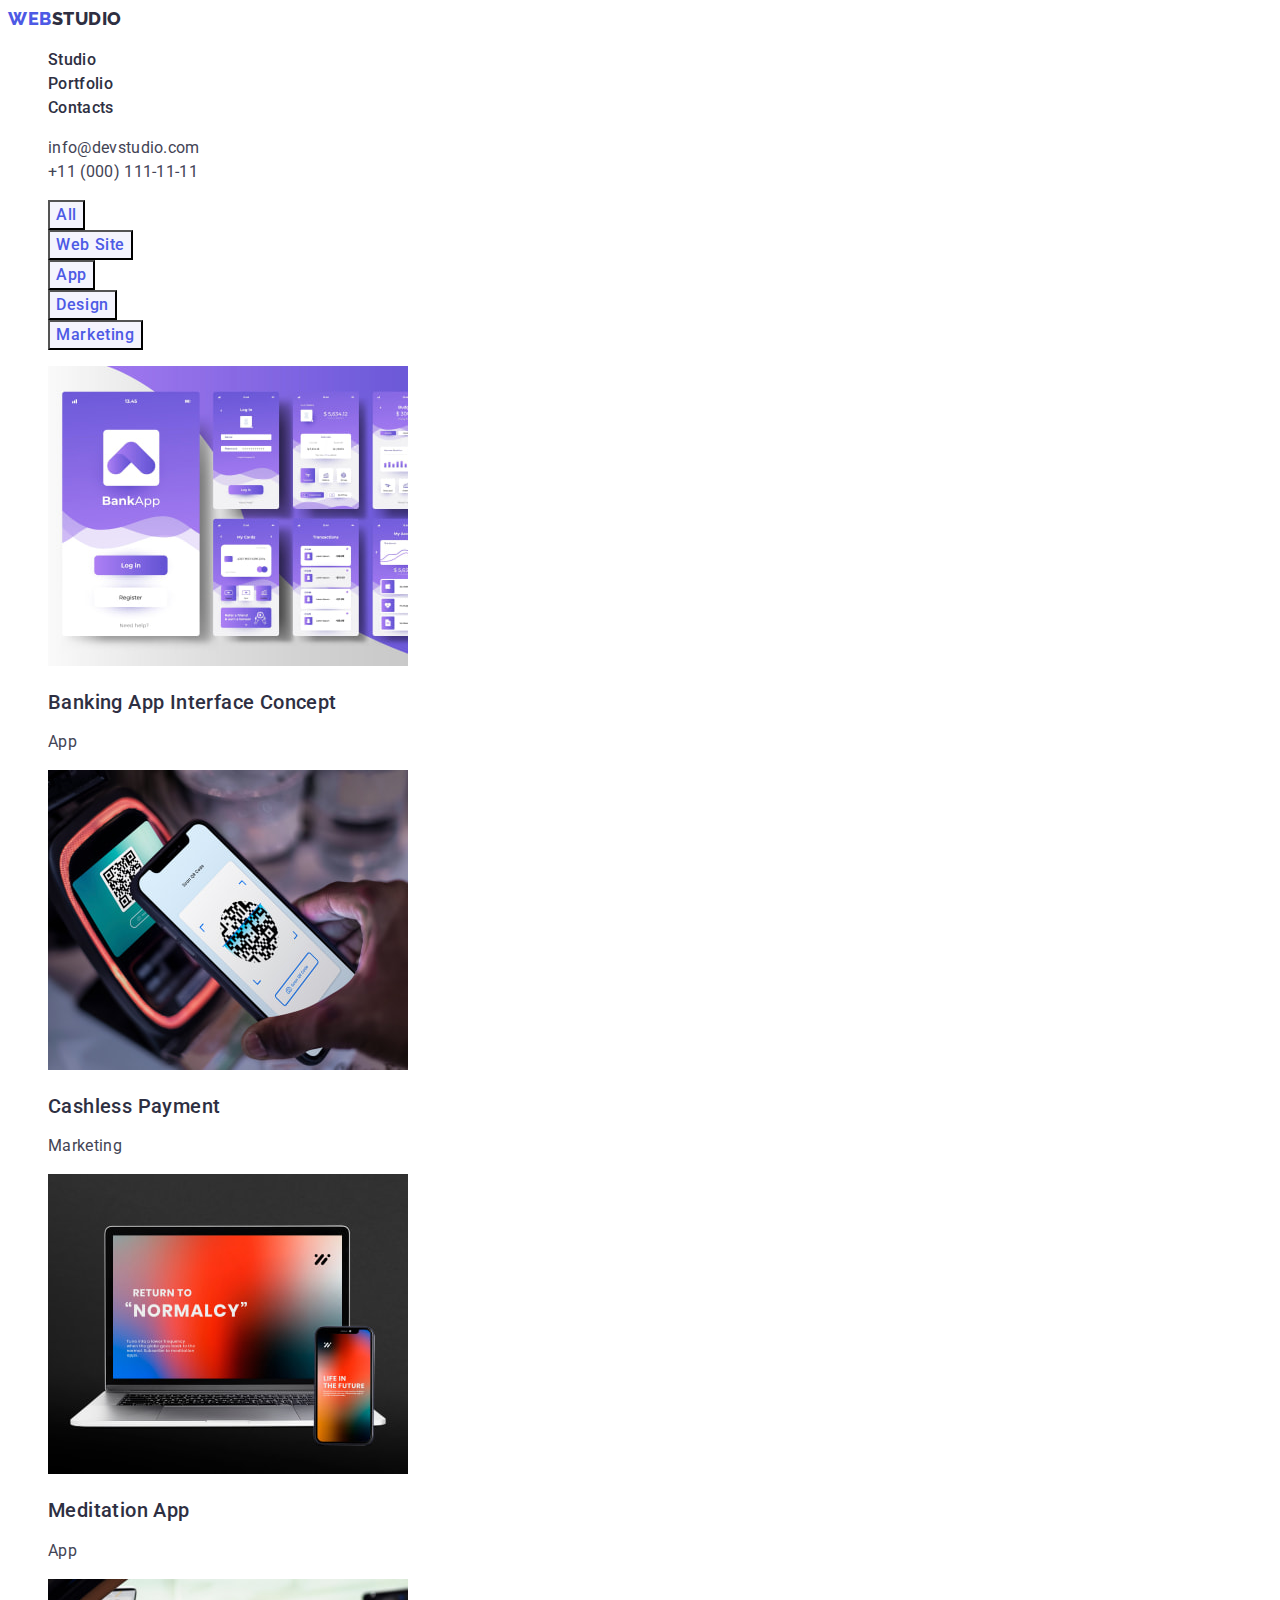
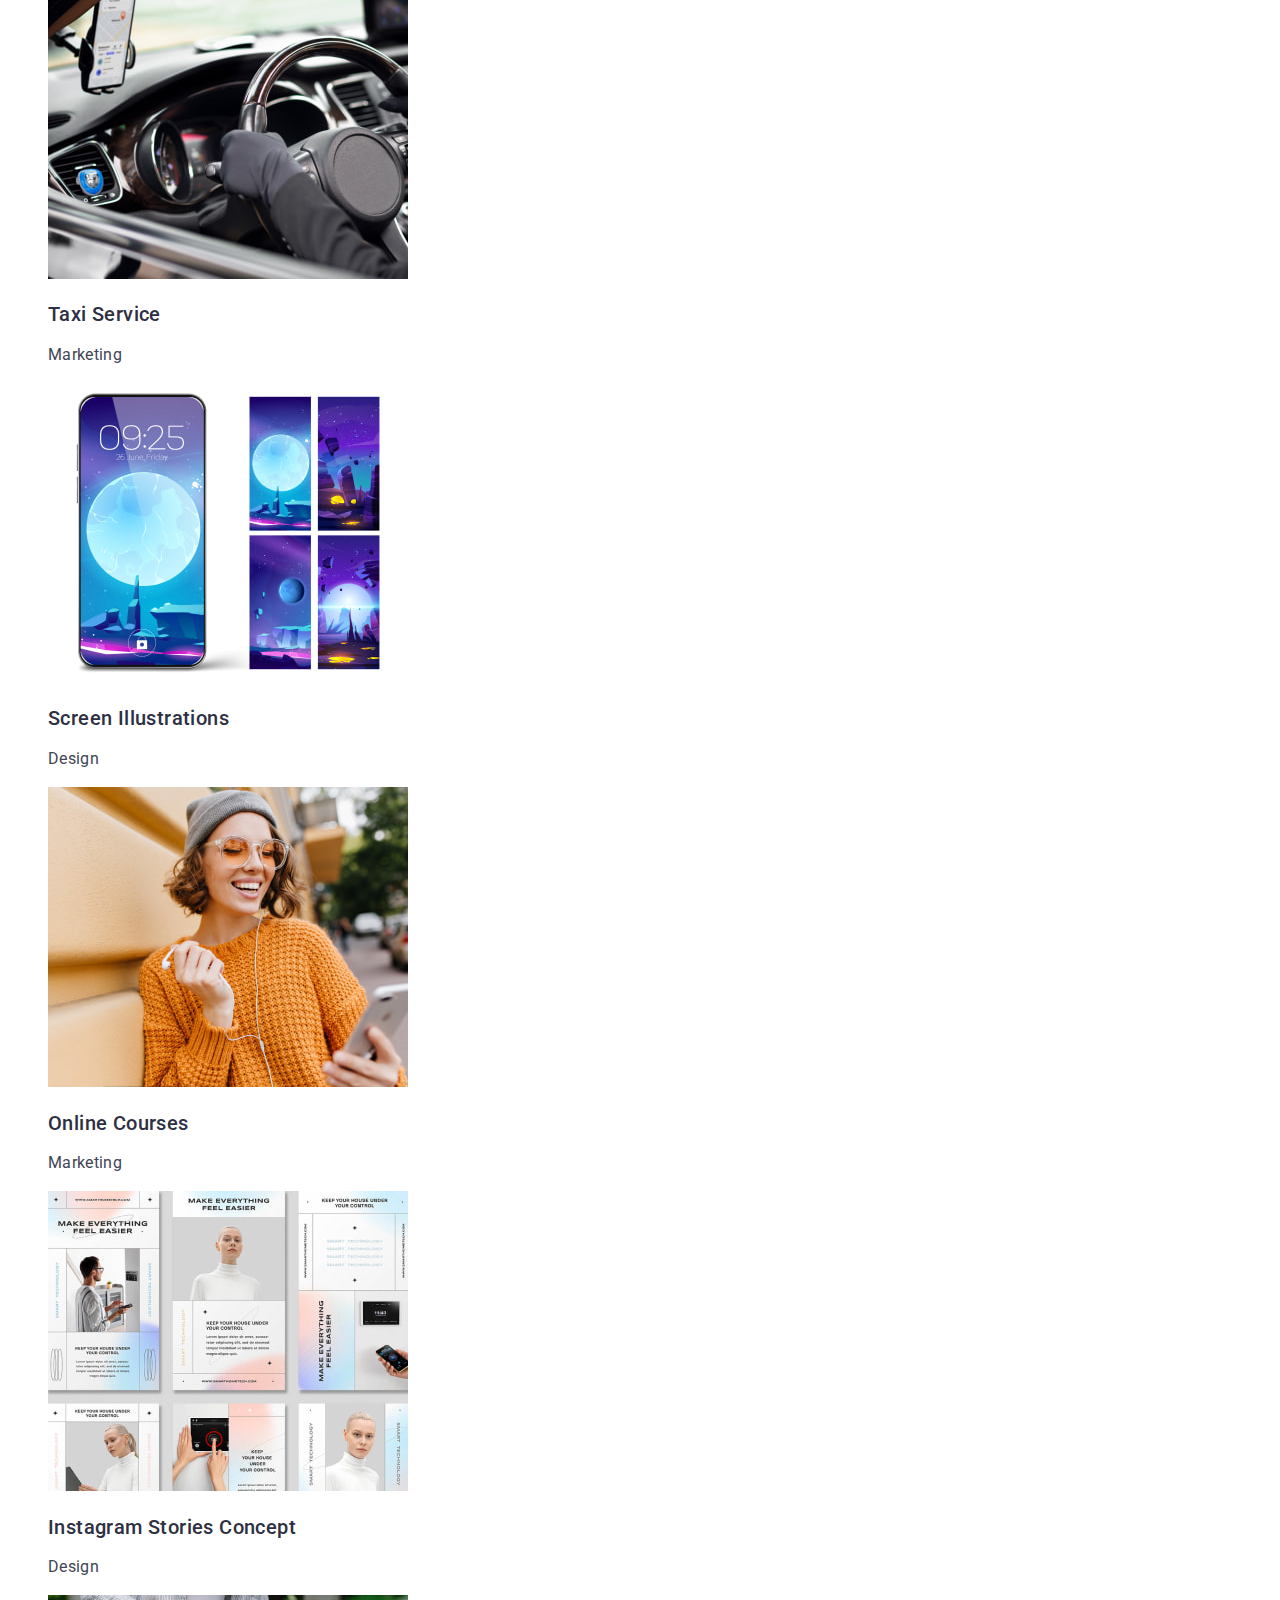
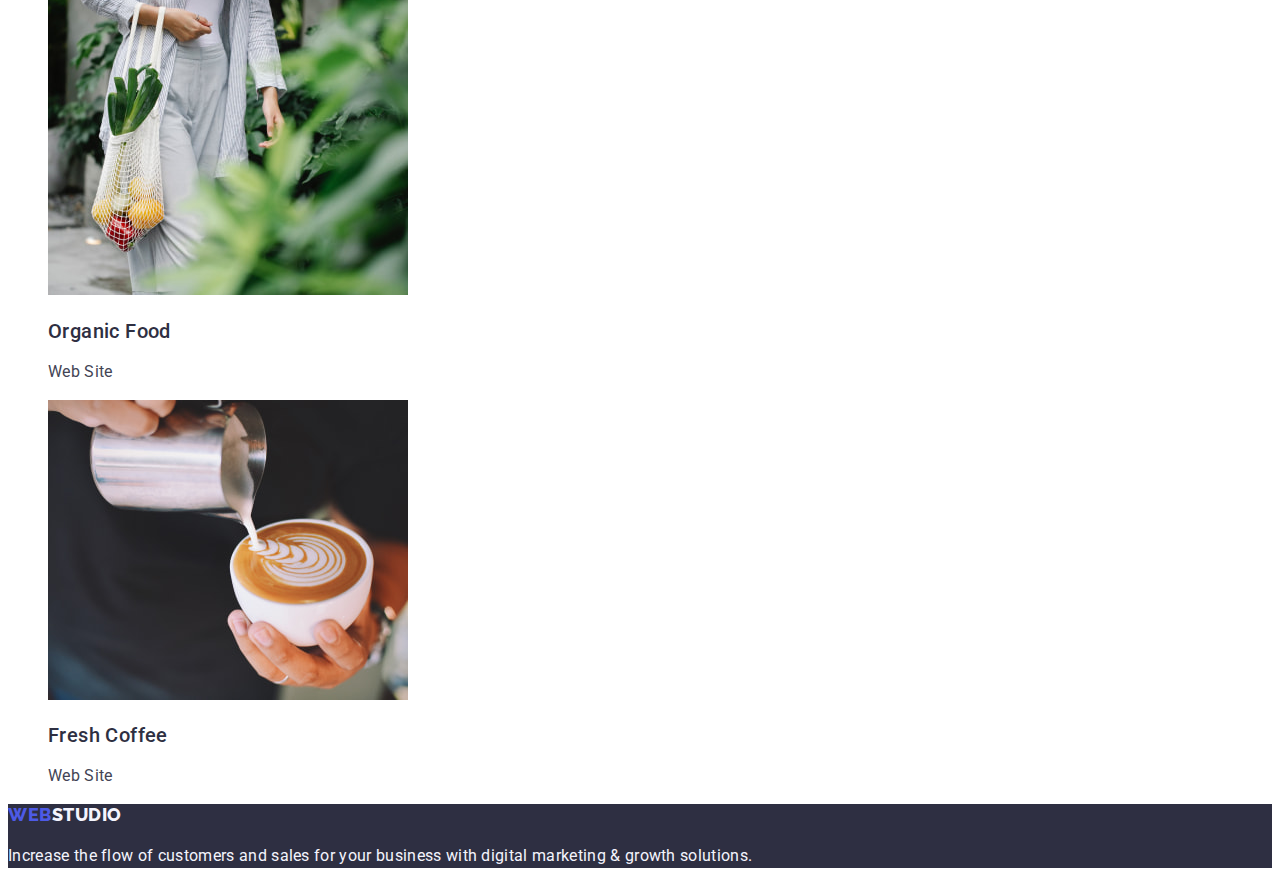
==== portfolio.html @ 12c613bf "Initial commit" ====
<!DOCTYPE html>
<html lang="en">
  <head>
    <meta charset="UTF-8" />
    <meta http-equiv="X-UA-Compatible" content="IE=edge" />
    <meta name="viewport" content="width=device-width, initial-scale=1.0" />
    <title>WEB Studio Portfolio</title>

    <!-- Fonts Syles-->

    <link rel="preconnect" href="https://fonts.googleapis.com" />
    <link rel="preconnect" href="https://fonts.gstatic.com" crossorigin />
    <link
      href="https://fonts.googleapis.com/css2?family=Raleway:wght@800&family=Roboto:wght@400;500;700;900&display=swap"
      rel="stylesheet"
    />

    <!-- Custom Styles -->
    <link rel="stylesheet" href="./css/styles.css" />
  </head>
  <body>
    <!-- Header section -->
    <header>
      <nav>
        <a class="link-logo link" href="./index.html"
          >Web<span class="logo-studio">Studio</span></a
        >
        <ul class="list">
          <li><a class="link nav-link" href="./index.html">Studio</a></li>
          <li>
            <a class="link nav-link" href="./portfolio.html">Portfolio</a>
          </li>
          <li><a class="link nav-link" href="">Contacts</a></li>
        </ul>
      </nav>
      <address class="link-addr">
        <ul class="list">
          <li>
            <a class="link-addr link" href="mailto:info@devstudio.com"
              >info@devstudio.com</a
            >
          </li>
          <li>
            <a class="link-addr link" href="tel:+110001111111"
              >+11 (000) 111-11-11</a
            >
          </li>
        </ul>
      </address>
    </header>
    <main>
      <!-- Filter portfolio card -->
      <section>
        <h1 hidden>Portfolio</h1>
        <!-- Button section -->
        <ul class="list">
          <li><button class="button-portfolio" type="button">All</button></li>
          <li>
            <button class="button-portfolio" type="button">Web Site</button>
          </li>
          <li><button class="button-portfolio" type="button">App</button></li>
          <li>
            <button class="button-portfolio" type="button">Design</button>
          </li>
          <li>
            <button class="button-portfolio" type="button">Marketing</button>
          </li>
        </ul>
        <!-- Portfolio cards -->
        <ul class="list">
          <li>
            <a class="link" href="">
              <img
                src="./images/portfolio-img/app-banking.jpg"
                alt="app Banking"
                width="360"
              />
              <h2 class="section-subtitle">Banking App Interface Concept</h2>
              <p class="descr">App</p>
            </a>
          </li>
          <li>
            <a class="link" href="">
              <img
                src="./images/portfolio-img/marketing-cashless-payment.jpg"
                alt="Cashless Payment"
                width="360"
              />
              <h2 class="section-subtitle">Cashless Payment</h2>
              <p class="descr">Marketing</p>
            </a>
          </li>
          <li>
            <a class="link" href="">
              <img
                src="./images/portfolio-img/app-meditation.jpg"
                alt="Meditation app"
                width="360"
              />
              <h2 class="section-subtitle">Meditation App</h2>
              <p class="descr">App</p>
            </a>
          </li>
          <li>
            <a class="link" href="">
              <img
                src="./images/portfolio-img/marketing-taxi-service.jpg"
                alt="app Banking"
                width="360"
              />
              <h2 class="section-subtitle">Taxi Service</h2>
              <p class="descr">Marketing</p>
            </a>
          </li>
          <li>
            <a class="link" href="">
              <img
                src="./images/portfolio-img/design-screen-illustrations.jpg"
                alt="Cashless Payment"
                width="360"
              />
              <h2 class="section-subtitle">Screen Illustrations</h2>
              <p class="descr">Design</p>
            </a>
          </li>
          <li>
            <a class="link" href="">
              <img
                src="./images/portfolio-img/marketing-online-courses.jpg"
                alt="Meditation app"
                width="360"
              />
              <h2 class="section-subtitle">Online Courses</h2>
              <p class="descr">Marketing</p>
            </a>
          </li>
          <li>
            <a class="link" href="">
              <img
                src="./images/portfolio-img/design-instagram-stories.jpg"
                alt="app Banking"
                width="360"
              />
              <h2 class="section-subtitle">Instagram Stories Concept</h2>
              <p class="descr">Design</p>
            </a>
          </li>
          <li>
            <a class="link" href="">
              <img
                src="./images/portfolio-img/web-site-organic-food.jpg"
                alt="Cashless Payment"
                width="360"
              />
              <h2 class="section-subtitle">Organic Food</h2>
              <p class="descr">Web Site</p>
            </a>
          </li>
          <li>
            <a class="link" href="">
              <img
                src="./images/portfolio-img/web-site-fresh-cofee.jpg"
                alt="Meditation app"
                width="360"
              />
              <h2 class="section-subtitle">Fresh Coffee</h2>
              <p class="descr">Web Site</p>
            </a>
          </li>
        </ul>
      </section>
    </main>
    <!-- Footer section -->
    <footer class="footer-background">
      <a class="link-logo link" href="./index.html"
        >Web<span class="logo-studio-footer">Studio</span></a
      >
      <p class="descr-footer">
        Increase the flow of customers and sales for your business with digital
        marketing & growth solutions.
      </p>
    </footer>
  </body>
</html>
---- css/styles.css ----
body {
  background-color: var(--back-color);
  font-family: "Roboto", sans-serif;
  color: var(--text-descr);
  line-height: 1.5;
  letter-spacing: 0.02em;
}
:root {
  --back-color: #ffffff;
  --heeader-color: #2e2f42;
  --hover-element: #404bbf;
  --button-color: #4d5ae5;
  --text-descr: #434455;
  --text-on-dark: #f4f4fd;
}

/* Sections Background color */
.footer-background {
  background-color: var(--heeader-color);
}
.hero-background {
  background-color: var(--heeader-color);
  text-align: center;
  letter-spacing: 0.02em;
}

.list {
  list-style: none;
}
/* Logo style */
.logo-studio {
  color: var(--heeader-color);
}
.logo-studio-footer {
  color: var(--text-on-dark);
}
/* Link style */
.link {
  text-decoration: none;
  color: var(--heeader-color);
}
.nav-link {
  font-weight: 500;
}
.nav-link:hover,
.nav-link:focus {
  color: var(--hover-element);
}

/* Addres link style */
.link-addr {
  color: var(--text-descr);
  font-style: normal;
}
.link-addr:hover,
.link-addr:focus {
  color: var(--hover-element);
}
.link-logo {
  font-family: "Raleway", sans-serif;
  font-weight: 800;
  font-size: 18px;
  line-height: 1.17;
  text-transform: uppercase;
  color: var(--button-color);
  letter-spacing: 0.03em;
}
/* .link-logo:hover,
.link-addr:focus {
  color;
} */

/* Buttons style*/
.button-order {
  font-family: inherit;
  font-size: 16px;
  background-color: var(--button-color);
  color: var(--back-color);
  font-weight: 500;
  line-height: inherit;
  letter-spacing: 0.04em;
  cursor: pointer;
}
.button-order:hover,
.button-order:focus {
  background-color: var(--hover-element);
}
.button-portfolio {
  font-family: inherit;
  font-size: 16px;
  background-color: var(--text-on-dark);
  color: var(--button-color);
  font-weight: 500;
  line-height: inherit;
  letter-spacing: 0.04em;
  cursor: pointer;
}
.button-portfolio:hover,
.button-portfolio:focus {
  background-color: var(--hover-element);
  color: var(--back-color);
}
.slogan {
  font-weight: 700;
  font-size: 56px;
  line-height: 1.07;
  letter-spacing: 0.02em;
  color: var(--back-color);
  background-color: var(--heeader-color);
}
.section-title {
  font-weight: 700;
  font-size: 36px;
  line-height: 1.11;
  letter-spacing: 0.02em;
  color: var(--heeader-color);
  text-align: center;
  text-transform: capitalize;
}
.section-subtitle {
  font-weight: 500;
  font-size: 20px;
  line-height: 1.2;
  letter-spacing: 0.02em;
  color: var(--heeader-color);
}
.descr {
  letter-spacing: 0.02em;
  color: var(--text-descr);
}
.descr-footer {
  color: var(--text-on-dark);
}
.section-team {
  background-color: var(--text-on-dark);
}
.card-member {
  background-color: var(--back-color);
  text-align: center;
}
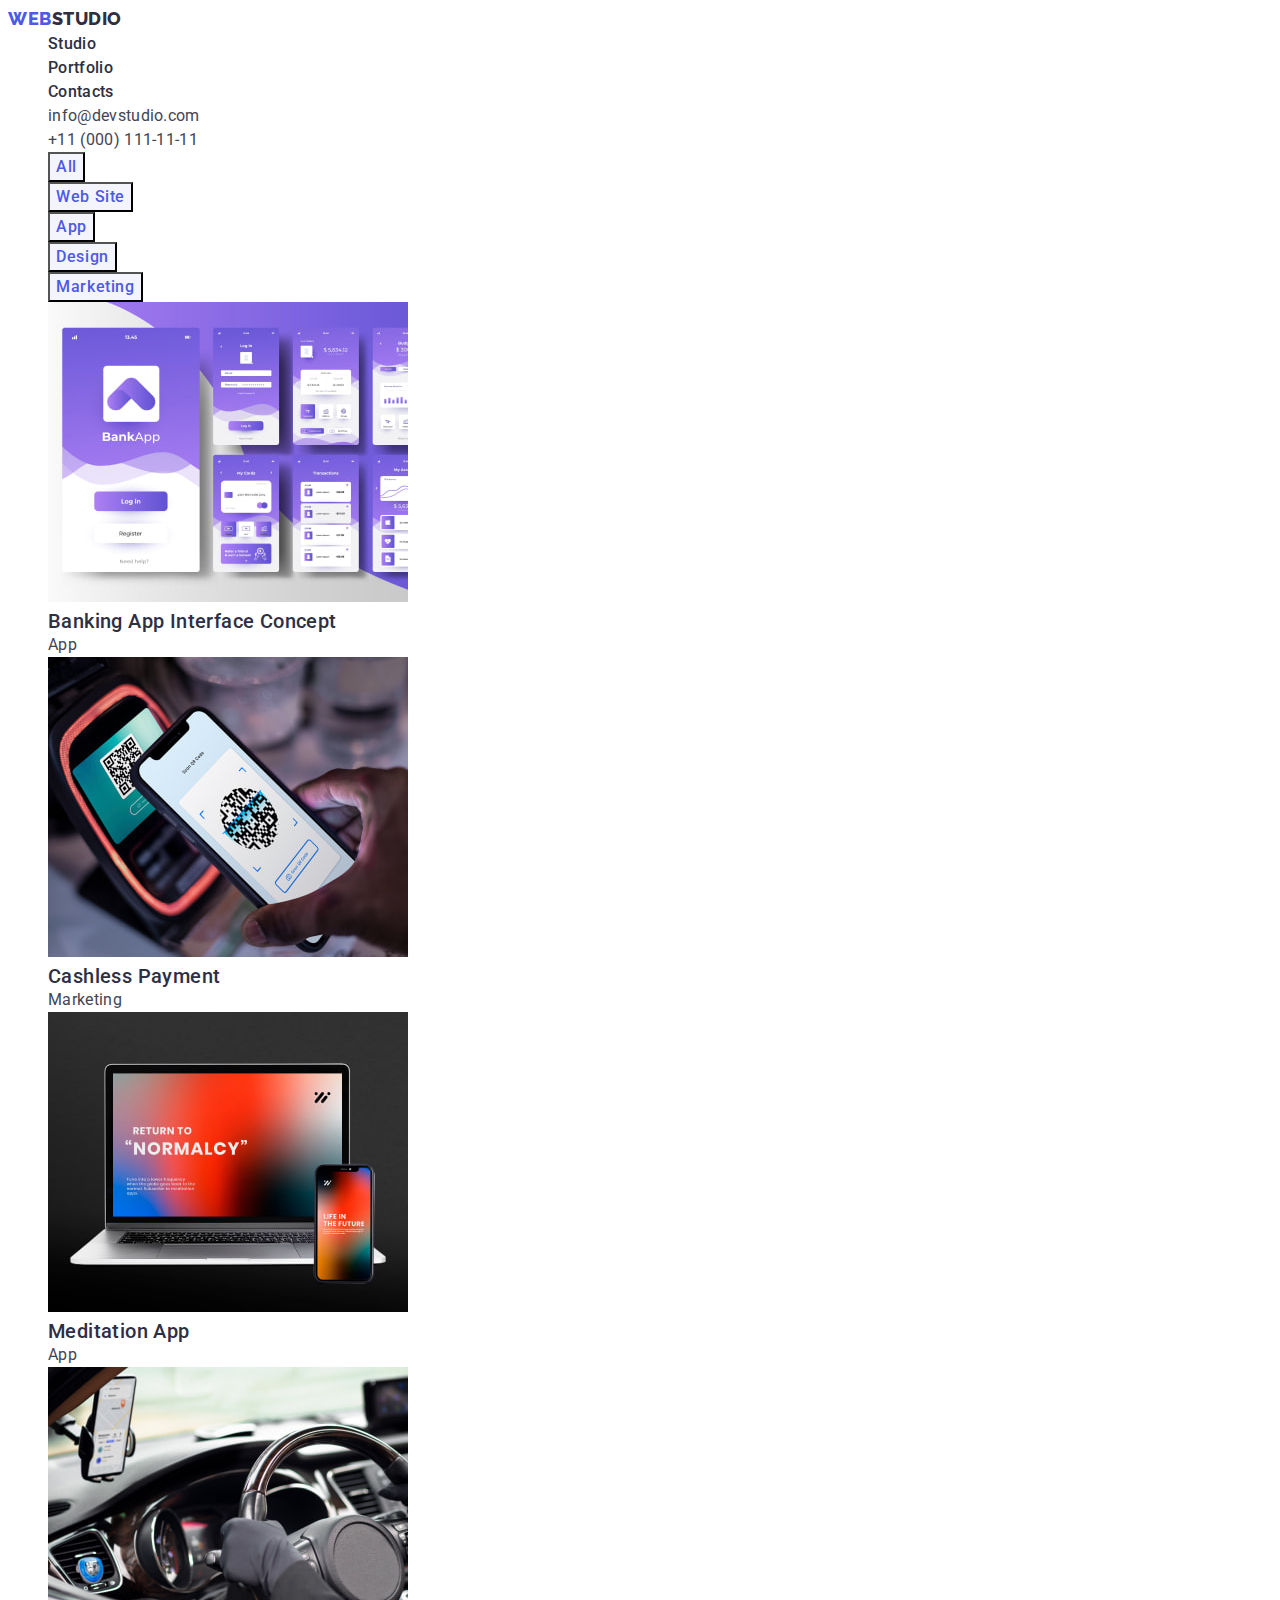
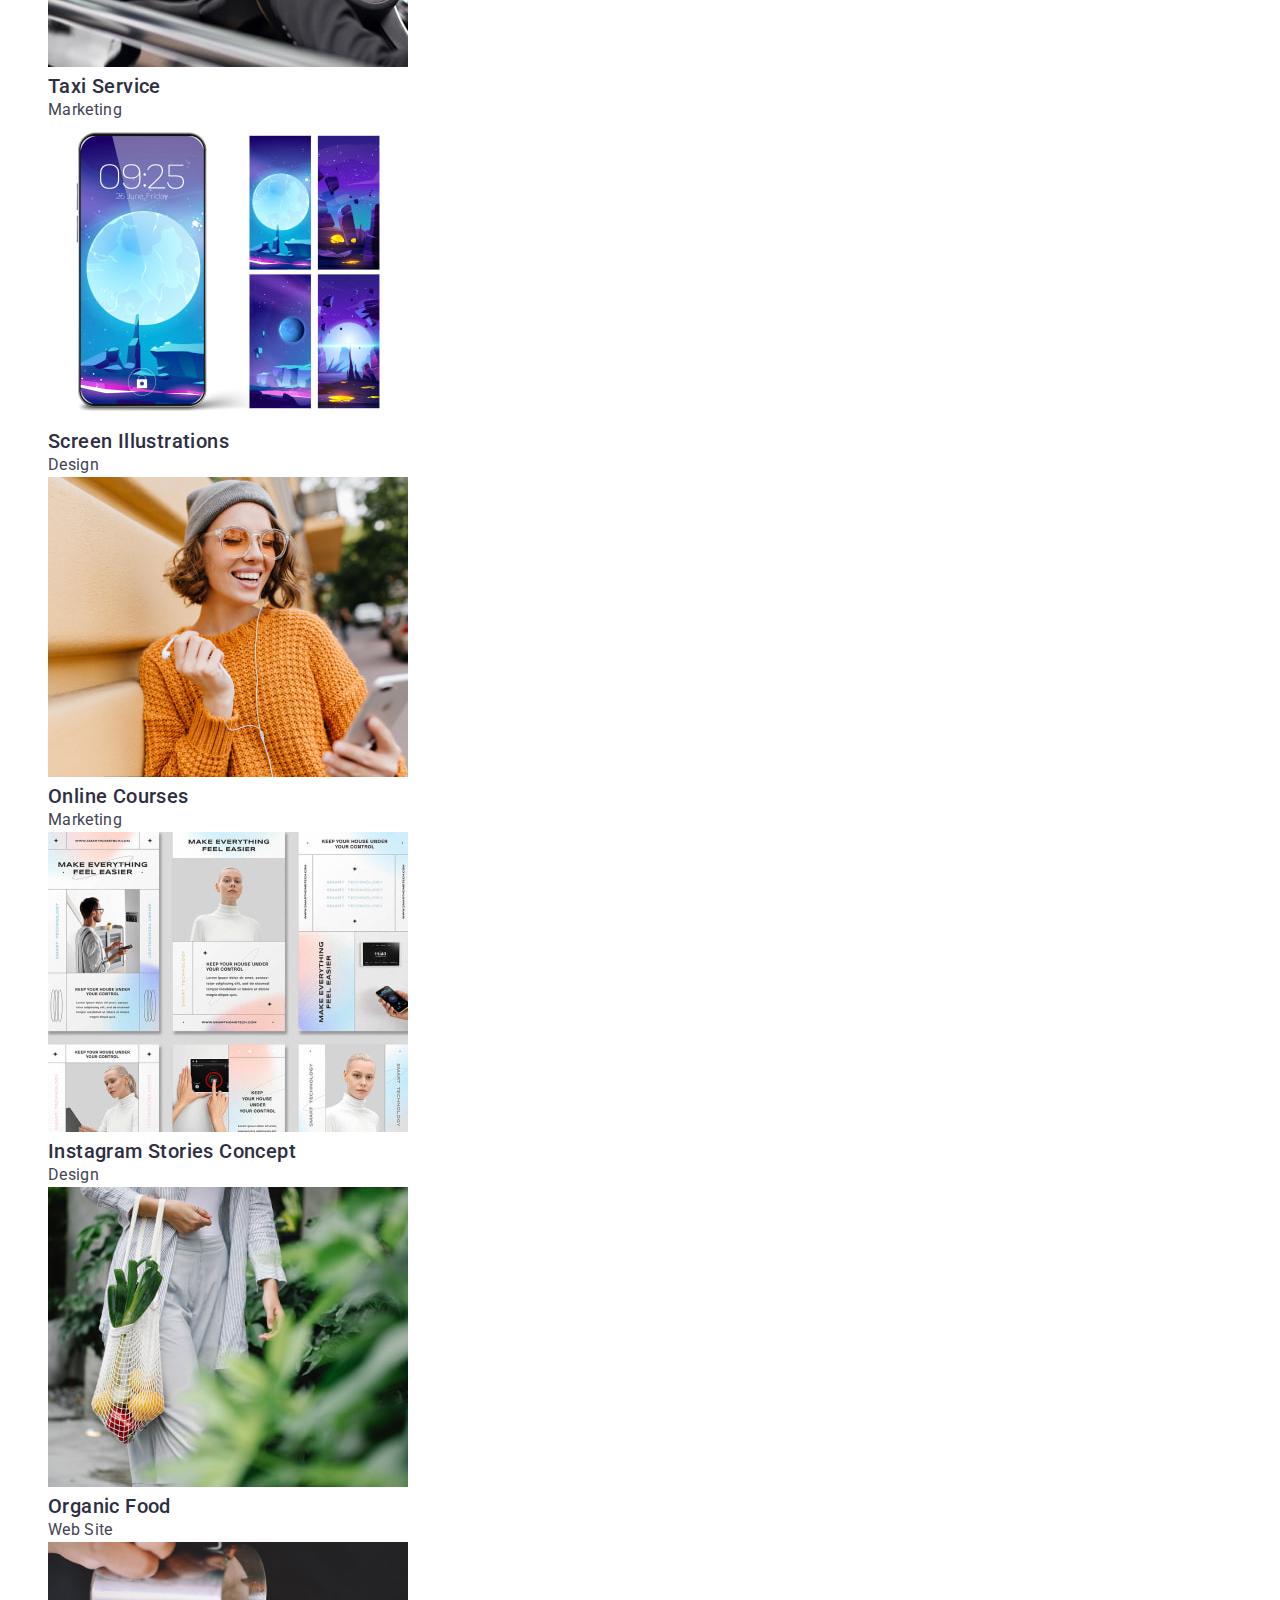
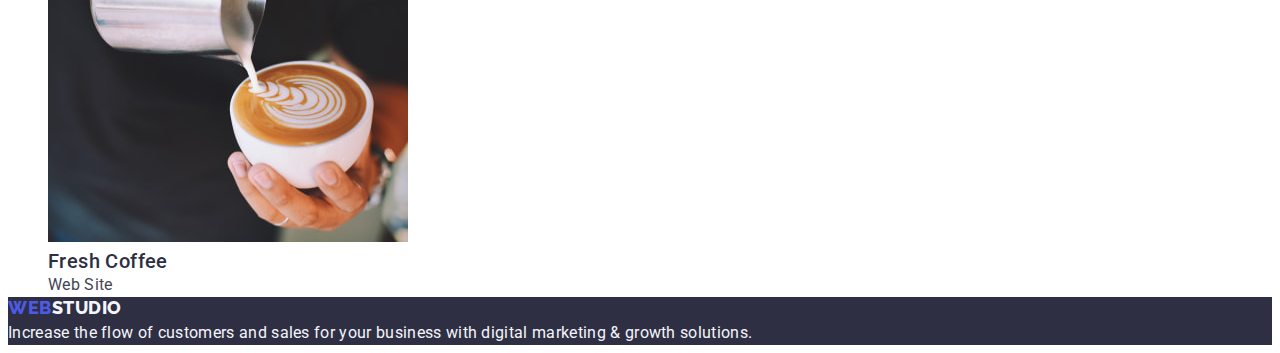
==== commit b23cb975: "header styles" ====
--- a/portfolio.html
+++ b/portfolio.html
@@ -13,6 +13,15 @@
     <link
       href="https://fonts.googleapis.com/css2?family=Raleway:wght@800&family=Roboto:wght@400;500;700;900&display=swap"
       rel="stylesheet"
+    />
+
+    <!-- Normalize -->
+    <link
+      rel="stylesheet"
+      href="https://cdnjs.cloudflare.com/ajax/libs/modern-normalize/1.1.0/modern-normalize.min.css"
+      integrity="sha512-wpPYUAdjBVSE4KJnH1VR1HeZfpl1ub8YT/NKx4PuQ5NmX2tKuGu6U/JRp5y+Y8XG2tV+wKQpNHVUX03MfMFn9Q=="
+      crossorigin="anonymous"
+      referrerpolicy="no-referrer"
     />
 
     <!-- Custom Styles -->
--- a/css/styles.css
+++ b/css/styles.css
@@ -12,6 +12,25 @@
   --button-color: #4d5ae5;
   --text-descr: #434455;
   --text-on-dark: #f4f4fd;
+  --nav-border: #e7e9fc;
+}
+
+/* reset start */
+h1,
+h2,
+h3,
+ul,
+p {
+  margin: 0;
+}
+
+.container {
+  width: 1158px;
+  padding: 0 15px;
+  margin: 0 auto;
+
+  outline: 2px solid red;
+  outline-offset: -2px;
 }
 
 /* Sections Background color */
@@ -57,6 +76,9 @@
   color: var(--hover-element);
 }
 .link-logo {
+  margin-right: 76px;
+  padding: 24px 0;
+
   font-family: "Raleway", sans-serif;
   font-weight: 800;
   font-size: 18px;
@@ -65,10 +87,6 @@
   color: var(--button-color);
   letter-spacing: 0.03em;
 }
-/* .link-logo:hover,
-.link-addr:focus {
-  color;
-} */
 
 /* Buttons style*/
 .button-order {
@@ -138,3 +156,23 @@
   background-color: var(--back-color);
   text-align: center;
 }
+
+/* Style header panel */
+.header {
+  background-color: var(--back-color);
+}
+.header-container {
+  display: flex;
+  align-items: center;
+}
+.header-nav {
+  display: flex;
+  align-items: center;
+  margin-right: auto;
+}
+.header-nav-list {
+  display: flex;
+  align-items: center;
+  gap: 40px;
+  padding: 24px 0;
+}
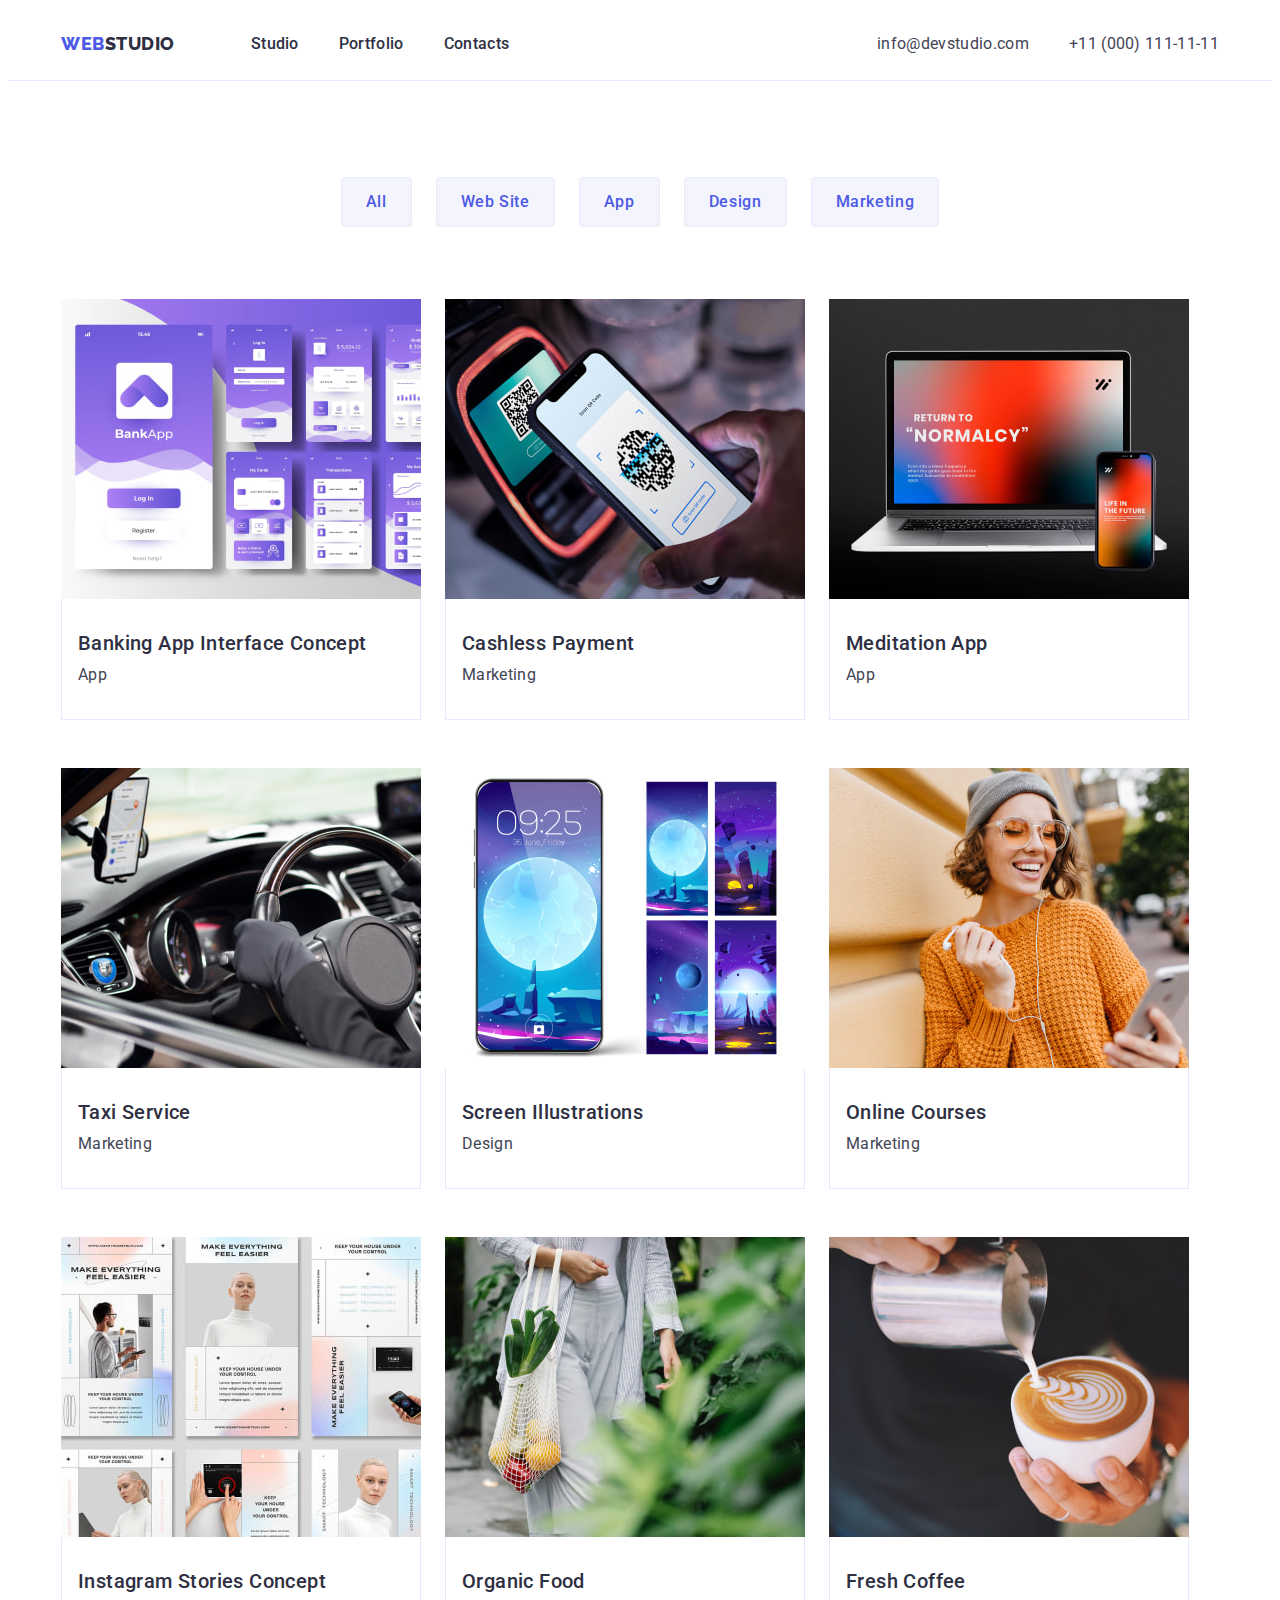
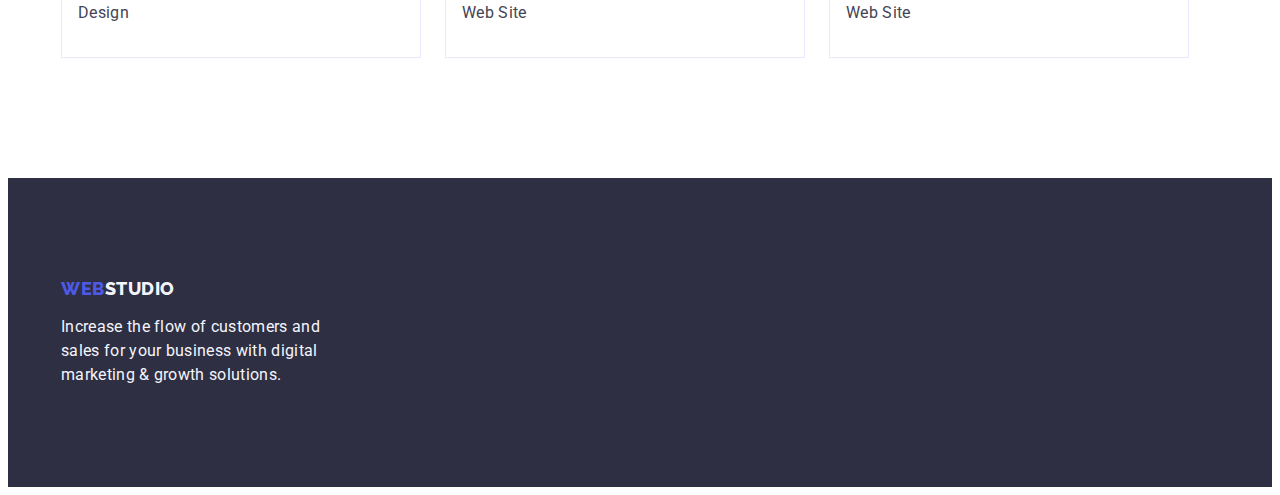
==== commit f822c6b1: "preFinal" ====
--- a/portfolio.html
+++ b/portfolio.html
@@ -7,7 +7,6 @@
     <title>WEB Studio Portfolio</title>
 
     <!-- Fonts Syles-->
-
     <link rel="preconnect" href="https://fonts.googleapis.com" />
     <link rel="preconnect" href="https://fonts.gstatic.com" crossorigin />
     <link
@@ -29,165 +28,192 @@
   </head>
   <body>
     <!-- Header section -->
-    <header>
-      <nav>
-        <a class="link-logo link" href="./index.html"
-          >Web<span class="logo-studio">Studio</span></a
-        >
-        <ul class="list">
-          <li><a class="link nav-link" href="./index.html">Studio</a></li>
-          <li>
-            <a class="link nav-link" href="./portfolio.html">Portfolio</a>
-          </li>
-          <li><a class="link nav-link" href="">Contacts</a></li>
-        </ul>
-      </nav>
-      <address class="link-addr">
-        <ul class="list">
-          <li>
-            <a class="link-addr link" href="mailto:info@devstudio.com"
-              >info@devstudio.com</a
-            >
-          </li>
-          <li>
-            <a class="link-addr link" href="tel:+110001111111"
-              >+11 (000) 111-11-11</a
-            >
-          </li>
-        </ul>
-      </address>
+    <header class="header">
+      <div class="header-container container">
+        <nav class="header-nav">
+          <a class="link-logo-header link-logo link" href="./index.html"
+            >Web<span class="logo-studio">Studio</span></a
+          >
+          <ul class="header-nav-list list">
+            <li><a class="link nav-link" href="./index.html">Studio</a></li>
+            <li>
+              <a class="link nav-link" href="./portfolio.html">Portfolio</a>
+            </li>
+            <li><a class="link nav-link" href="">Contacts</a></li>
+          </ul>
+        </nav>
+        <address class="link-addr">
+          <ul class="header-nav-list list">
+            <li>
+              <a class="link-addr link" href="mailto:info@devstudio.com"
+                >info@devstudio.com</a
+              >
+            </li>
+            <li>
+              <a class="link-addr link" href="tel:+110001111111"
+                >+11 (000) 111-11-11</a
+              >
+            </li>
+          </ul>
+        </address>
+      </div>
     </header>
     <main>
       <!-- Filter portfolio card -->
       <section>
-        <h1 hidden>Portfolio</h1>
-        <!-- Button section -->
-        <ul class="list">
-          <li><button class="button-portfolio" type="button">All</button></li>
-          <li>
-            <button class="button-portfolio" type="button">Web Site</button>
-          </li>
-          <li><button class="button-portfolio" type="button">App</button></li>
-          <li>
-            <button class="button-portfolio" type="button">Design</button>
-          </li>
-          <li>
-            <button class="button-portfolio" type="button">Marketing</button>
-          </li>
-        </ul>
-        <!-- Portfolio cards -->
-        <ul class="list">
-          <li>
-            <a class="link" href="">
-              <img
-                src="./images/portfolio-img/app-banking.jpg"
-                alt="app Banking"
-                width="360"
-              />
-              <h2 class="section-subtitle">Banking App Interface Concept</h2>
-              <p class="descr">App</p>
-            </a>
-          </li>
-          <li>
-            <a class="link" href="">
-              <img
-                src="./images/portfolio-img/marketing-cashless-payment.jpg"
-                alt="Cashless Payment"
-                width="360"
-              />
-              <h2 class="section-subtitle">Cashless Payment</h2>
-              <p class="descr">Marketing</p>
-            </a>
-          </li>
-          <li>
-            <a class="link" href="">
-              <img
-                src="./images/portfolio-img/app-meditation.jpg"
-                alt="Meditation app"
-                width="360"
-              />
-              <h2 class="section-subtitle">Meditation App</h2>
-              <p class="descr">App</p>
-            </a>
-          </li>
-          <li>
-            <a class="link" href="">
-              <img
-                src="./images/portfolio-img/marketing-taxi-service.jpg"
-                alt="app Banking"
-                width="360"
-              />
-              <h2 class="section-subtitle">Taxi Service</h2>
-              <p class="descr">Marketing</p>
-            </a>
-          </li>
-          <li>
-            <a class="link" href="">
-              <img
-                src="./images/portfolio-img/design-screen-illustrations.jpg"
-                alt="Cashless Payment"
-                width="360"
-              />
-              <h2 class="section-subtitle">Screen Illustrations</h2>
-              <p class="descr">Design</p>
-            </a>
-          </li>
-          <li>
-            <a class="link" href="">
-              <img
-                src="./images/portfolio-img/marketing-online-courses.jpg"
-                alt="Meditation app"
-                width="360"
-              />
-              <h2 class="section-subtitle">Online Courses</h2>
-              <p class="descr">Marketing</p>
-            </a>
-          </li>
-          <li>
-            <a class="link" href="">
-              <img
-                src="./images/portfolio-img/design-instagram-stories.jpg"
-                alt="app Banking"
-                width="360"
-              />
-              <h2 class="section-subtitle">Instagram Stories Concept</h2>
-              <p class="descr">Design</p>
-            </a>
-          </li>
-          <li>
-            <a class="link" href="">
-              <img
-                src="./images/portfolio-img/web-site-organic-food.jpg"
-                alt="Cashless Payment"
-                width="360"
-              />
-              <h2 class="section-subtitle">Organic Food</h2>
-              <p class="descr">Web Site</p>
-            </a>
-          </li>
-          <li>
-            <a class="link" href="">
-              <img
-                src="./images/portfolio-img/web-site-fresh-cofee.jpg"
-                alt="Meditation app"
-                width="360"
-              />
-              <h2 class="section-subtitle">Fresh Coffee</h2>
-              <p class="descr">Web Site</p>
-            </a>
-          </li>
-        </ul>
+        <div class="container">
+          <h1 hidden>Portfolio</h1>
+          <!-- Button section -->
+          <ul class="button-portfolio-container list">
+            <li><button class="button-portfolio" type="button">All</button></li>
+            <li>
+              <button class="button-portfolio" type="button">Web Site</button>
+            </li>
+            <li><button class="button-portfolio" type="button">App</button></li>
+            <li>
+              <button class="button-portfolio" type="button">Design</button>
+            </li>
+            <li>
+              <button class="button-portfolio" type="button">Marketing</button>
+            </li>
+          </ul>
+
+          <!-- Portfolio cards -->
+          <ul class="card-portfolio-container list">
+            <li class="card-portfolio-block">
+              <a class="link card-link" href="">
+                <img
+                  src="./images/portfolio-img/app-banking.jpg"
+                  alt="app Banking"
+                  width="360"
+                />
+                <div class="card-portfolio-content">
+                  <h2 class="section-subtitle">
+                    Banking App Interface Concept
+                  </h2>
+                  <p class="descr">App</p>
+                </div>
+              </a>
+            </li>
+            <li class="card-portfolio-block">
+              <a class="link card-link" href="">
+                <img
+                  src="./images/portfolio-img/marketing-cashless-payment.jpg"
+                  alt="Cashless Payment"
+                  width="360"
+                />
+                <div class="card-portfolio-content">
+                  <h2 class="section-subtitle">Cashless Payment</h2>
+                  <p class="descr">Marketing</p>
+                </div>
+              </a>
+            </li>
+            <li class="card-portfolio-block">
+              <a class="link card-link" href="">
+                <img
+                  src="./images/portfolio-img/app-meditation.jpg"
+                  alt="Meditation app"
+                  width="360"
+                />
+                <div class="card-portfolio-content">
+                  <h2 class="section-subtitle">Meditation App</h2>
+                  <p class="descr">App</p>
+                </div>
+              </a>
+            </li>
+            <li class="card-portfolio-block">
+              <a class="link card-link" href="">
+                <img
+                  src="./images/portfolio-img/marketing-taxi-service.jpg"
+                  alt="app Banking"
+                  width="360"
+                />
+                <div class="card-portfolio-content">
+                  <h2 class="section-subtitle">Taxi Service</h2>
+                  <p class="descr">Marketing</p>
+                </div>
+              </a>
+            </li>
+            <li class="card-portfolio-block">
+              <a class="link card-link" href="">
+                <img
+                  src="./images/portfolio-img/design-screen-illustrations.jpg"
+                  alt="Cashless Payment"
+                  width="360"
+                />
+                <div class="card-portfolio-content">
+                  <h2 class="section-subtitle">Screen Illustrations</h2>
+                  <p class="descr">Design</p>
+                </div>
+              </a>
+            </li>
+            <li class="card-portfolio-block">
+              <a class="link card-link" href="">
+                <img
+                  src="./images/portfolio-img/marketing-online-courses.jpg"
+                  alt="Meditation app"
+                  width="360"
+                />
+                <div class="card-portfolio-content">
+                  <h2 class="section-subtitle">Online Courses</h2>
+                  <p class="descr">Marketing</p>
+                </div>
+              </a>
+            </li>
+            <li class="card-portfolio-block">
+              <a class="link card-link" href="">
+                <img
+                  src="./images/portfolio-img/design-instagram-stories.jpg"
+                  alt="app Banking"
+                  width="360"
+                />
+                <div class="card-portfolio-content">
+                  <h2 class="section-subtitle">Instagram Stories Concept</h2>
+                  <p class="descr">Design</p>
+                </div>
+              </a>
+            </li>
+            <li class="card-portfolio-block">
+              <a class="link card-link" href="">
+                <img
+                  src="./images/portfolio-img/web-site-organic-food.jpg"
+                  alt="Cashless Payment"
+                  width="360"
+                />
+                <div class="card-portfolio-content">
+                  <h2 class="section-subtitle">Organic Food</h2>
+                  <p class="descr">Web Site</p>
+                </div>
+              </a>
+            </li>
+            <li class="card-portfolio-block">
+              <a class="link card-link" href="">
+                <img
+                  src="./images/portfolio-img/web-site-fresh-cofee.jpg"
+                  alt="Meditation app"
+                  width="360"
+                />
+                <div class="card-portfolio-content">
+                  <h2 class="section-subtitle">Fresh Coffee</h2>
+                  <p class="descr">Web Site</p>
+                </div>
+              </a>
+            </li>
+          </ul>
+        </div>
       </section>
     </main>
     <!-- Footer section -->
     <footer class="footer-background">
-      <a class="link-logo link" href="./index.html"
-        >Web<span class="logo-studio-footer">Studio</span></a
-      >
-      <p class="descr-footer">
-        Increase the flow of customers and sales for your business with digital
-        marketing & growth solutions.
-      </p>
+      <div class="container footer-container">
+        <a class="link-logo-footer link-logo link" href="./index.html"
+          >Web<span class="logo-studio-footer">Studio</span></a
+        >
+        <p class="descr-footer">
+          Increase the flow of customers and sales for your business with
+          digital marketing & growth solutions.
+        </p>
+      </div>
     </footer>
   </body>
 </html>
--- a/css/styles.css
+++ b/css/styles.css
@@ -23,14 +23,22 @@
 p {
   margin: 0;
 }
+ul {
+  padding-left: 0;
+}
+img {
+  display: block;
+  max-width: 100%;
+  height: auto;
+}
 
 .container {
-  width: 1158px;
+  max-width: 1158px;
   padding: 0 15px;
   margin: 0 auto;
 
-  outline: 2px solid red;
-  outline-offset: -2px;
+  /* outline: 2px solid red;
+  outline-offset: -2px; */
 }
 
 /* Sections Background color */
@@ -60,6 +68,7 @@
 }
 .nav-link {
   font-weight: 500;
+  padding: 24px 0;
 }
 .nav-link:hover,
 .nav-link:focus {
@@ -70,15 +79,13 @@
 .link-addr {
   color: var(--text-descr);
   font-style: normal;
+  padding: 24px 0;
 }
 .link-addr:hover,
 .link-addr:focus {
   color: var(--hover-element);
 }
 .link-logo {
-  margin-right: 76px;
-  padding: 24px 0;
-
   font-family: "Raleway", sans-serif;
   font-weight: 800;
   font-size: 18px;
@@ -87,17 +94,34 @@
   color: var(--button-color);
   letter-spacing: 0.03em;
 }
+.link-logo-header {
+  margin-right: 76px;
+  padding: 24px 0;
+}
+.link-logo-footer {
+  display: inline-block;
+  margin-bottom: 16px;
+}
 
 /* Buttons style*/
 .button-order {
   font-family: inherit;
   font-size: 16px;
-  background-color: var(--button-color);
-  color: var(--back-color);
   font-weight: 500;
   line-height: inherit;
   letter-spacing: 0.04em;
+  background-color: var(--button-color);
+  color: var(--back-color);
+
   cursor: pointer;
+  display: block;
+  margin-left: auto;
+  margin-right: auto;
+
+  border-width: 0px;
+  border-radius: 4px;
+  padding: 16px 32px;
+  box-shadow: 0px 4px 4px rgba(0, 0, 0, 0.15);
 }
 .button-order:hover,
 .button-order:focus {
@@ -106,12 +130,21 @@
 .button-portfolio {
   font-family: inherit;
   font-size: 16px;
-  background-color: var(--text-on-dark);
-  color: var(--button-color);
   font-weight: 500;
   line-height: inherit;
   letter-spacing: 0.04em;
+  background-color: var(--text-on-dark);
+  color: var(--button-color);
+
+  padding: 12px 24px;
+
   cursor: pointer;
+  display: block;
+  margin-left: auto;
+  margin-right: auto;
+
+  border: 1px solid #e7e9fc;
+  border-radius: 4px;
 }
 .button-portfolio:hover,
 .button-portfolio:focus {
@@ -124,7 +157,11 @@
   line-height: 1.07;
   letter-spacing: 0.02em;
   color: var(--back-color);
-  background-color: var(--heeader-color);
+  text-align: center;
+  max-width: 496px;
+  margin-left: auto;
+  margin-right: auto;
+  margin-bottom: 48px;
 }
 .section-title {
   font-weight: 700;
@@ -134,6 +171,7 @@
   color: var(--heeader-color);
   text-align: center;
   text-transform: capitalize;
+  margin-bottom: 72px;
 }
 .section-subtitle {
   font-weight: 500;
@@ -141,6 +179,7 @@
   line-height: 1.2;
   letter-spacing: 0.02em;
   color: var(--heeader-color);
+  margin-bottom: 8px;
 }
 .descr {
   letter-spacing: 0.02em;
@@ -148,6 +187,7 @@
 }
 .descr-footer {
   color: var(--text-on-dark);
+  max-width: 264px;
 }
 .section-team {
   background-color: var(--text-on-dark);
@@ -155,11 +195,15 @@
 .card-member {
   background-color: var(--back-color);
   text-align: center;
+  border-radius: 0px 0px 4px 4px;
+  box-shadow: 0px 1px 6px rgba(46, 47, 66, 0.08),
+    0px 1px 1px rgba(46, 47, 66, 0.16), 0px 2px 1px rgba(46, 47, 66, 0.08);
 }
 
 /* Style header panel */
 .header {
   background-color: var(--back-color);
+  border-bottom: 1px solid var(--nav-border);
 }
 .header-container {
   display: flex;
@@ -174,5 +218,87 @@
   display: flex;
   align-items: center;
   gap: 40px;
-  padding: 24px 0;
-}
+}
+
+/* Style Hero Section */
+.hero-container {
+  padding: 188px 0;
+  align-items: center;
+}
+/* Style Features Section */
+.features-container {
+  align-items: center;
+  padding-top: 120px;
+  padding-bottom: 120px;
+}
+.feaures-list-container {
+  display: flex;
+  align-items: flex-start;
+  padding: 0px;
+  gap: 24px;
+}
+.feaures-list-block {
+  width: calc((100%-72px) / 4);
+  padding: 0px;
+}
+
+/* Style wawd Section */
+.wawd-container {
+  align-items: center;
+  padding-bottom: 120px;
+}
+.wawd-list-container {
+  display: flex;
+  padding: 0px;
+  gap: 24px;
+}
+.fwawd-list-block {
+  width: calc((100%-48px) / 3);
+}
+/* Style Our Team Section */
+.team-container {
+  align-items: center;
+  padding-bottom: 120px;
+  padding-top: 120px;
+}
+.team-list-container {
+  display: flex;
+  padding: 0px;
+  gap: 24px;
+}
+.team-list-block {
+  width: calc((100%-72px) / 4);
+}
+.card-content {
+  padding: 32px 16px;
+}
+/* Style Footer Section */
+.footer-container {
+  padding-top: 100px;
+  padding-bottom: 100px;
+}
+.button-portfolio-container {
+  display: flex;
+  align-items: center;
+  padding: 96px 0 72px 0;
+  gap: 24px;
+  justify-content: center;
+}
+.card-portfolio-container {
+  display: flex;
+  flex-wrap: wrap;
+  row-gap: 48px;
+  column-gap: 24px;
+  padding-bottom: 120px;
+}
+.card-portfolio-block {
+  width: calc((100%-48px) / 3);
+}
+.card-link {
+  display: inline-block;
+}
+.card-portfolio-content {
+  padding: 32px 16px;
+  border: 1px solid var(--nav-border);
+  border-top: none;
+}
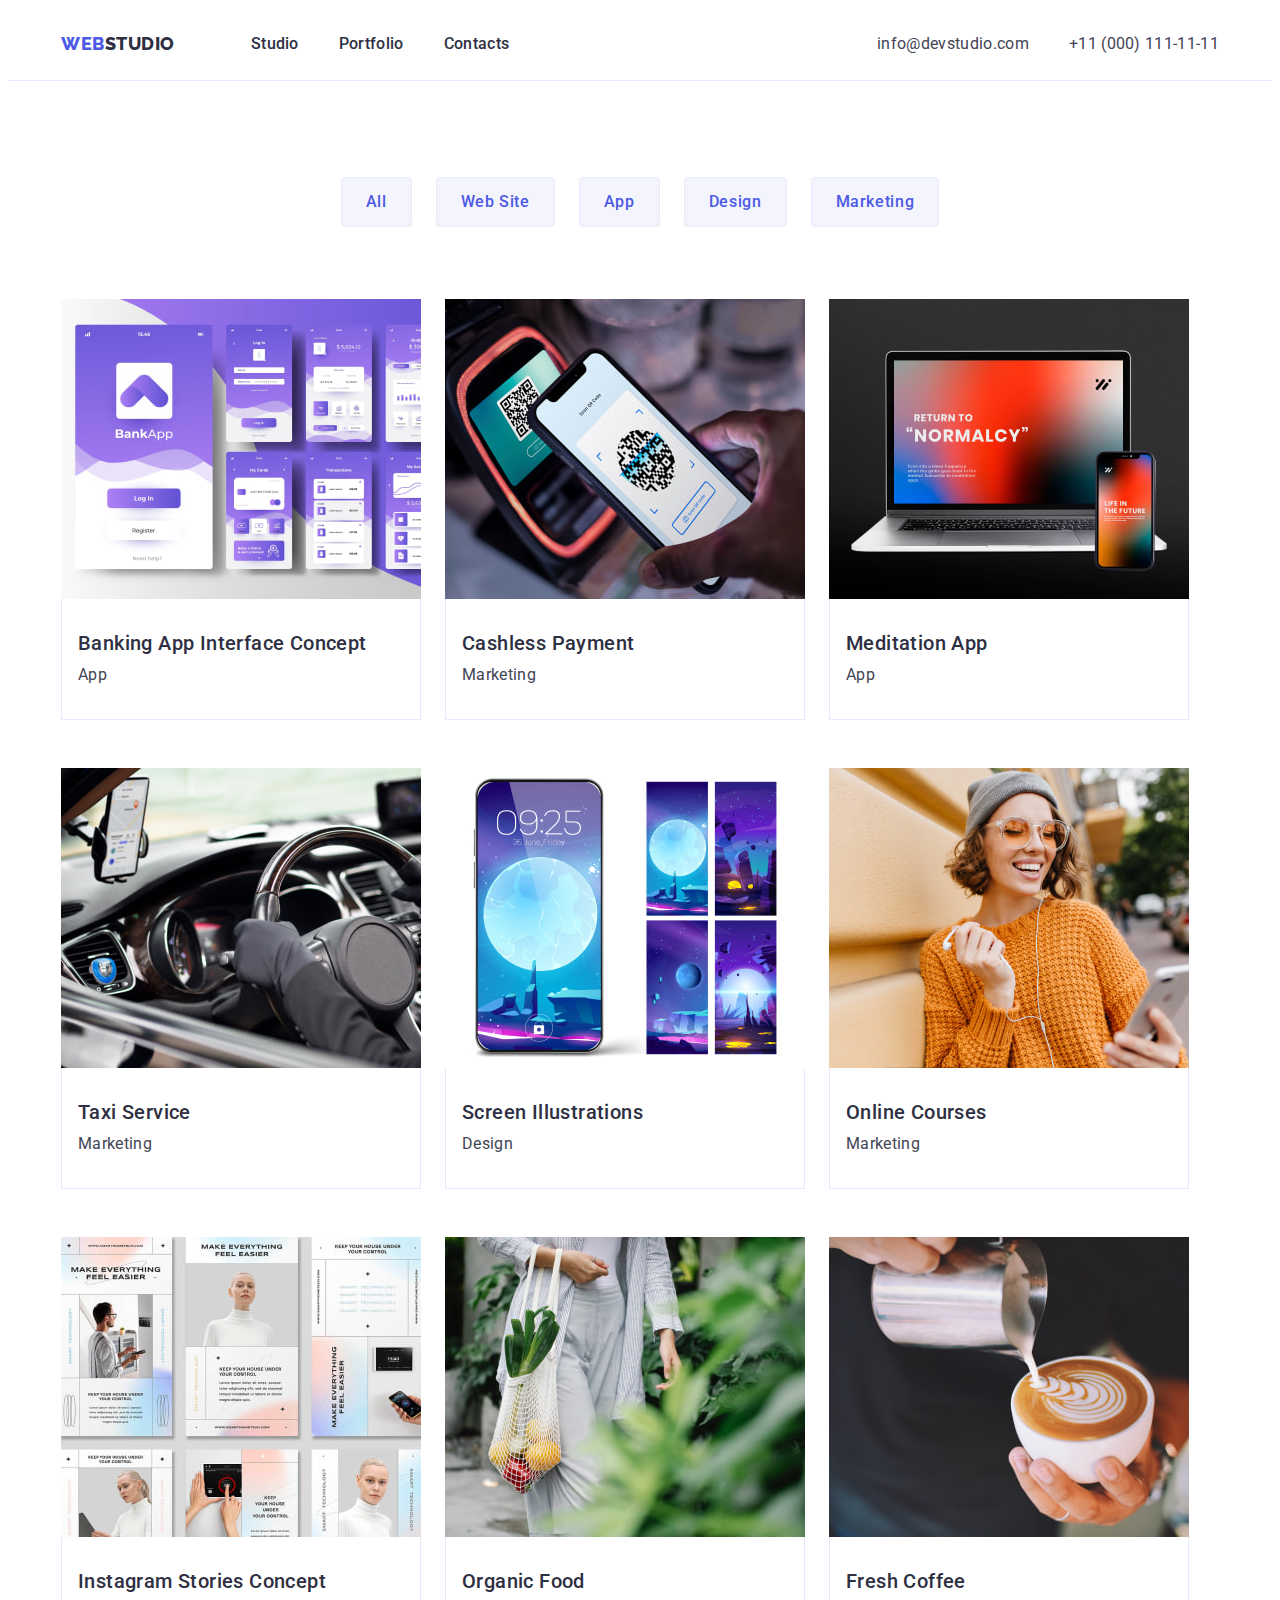
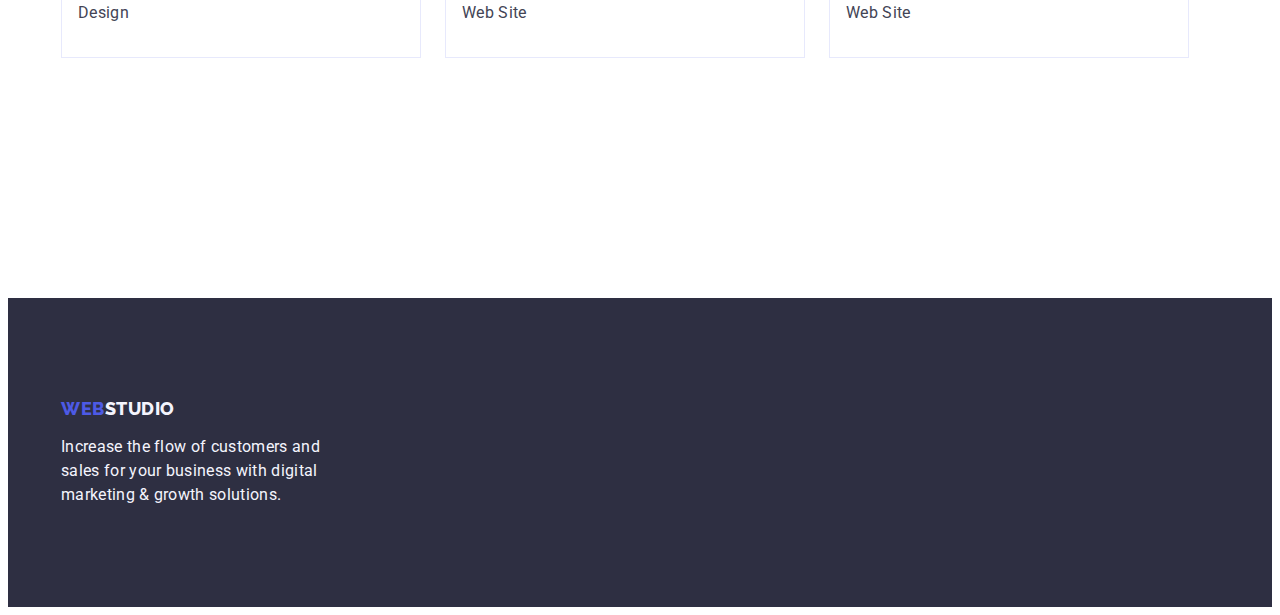
==== commit 410a6b97: "fix after 1" ====
--- a/portfolio.html
+++ b/portfolio.html
@@ -60,7 +60,7 @@
     </header>
     <main>
       <!-- Filter portfolio card -->
-      <section>
+      <section class="portfolio-container">
         <div class="container">
           <h1 hidden>Portfolio</h1>
           <!-- Button section -->
@@ -204,8 +204,8 @@
       </section>
     </main>
     <!-- Footer section -->
-    <footer class="footer-background">
-      <div class="container footer-container">
+    <footer class="footer-background footer-container">
+      <div class="container">
         <a class="link-logo-footer link-logo link" href="./index.html"
           >Web<span class="logo-studio-footer">Studio</span></a
         >
--- a/css/styles.css
+++ b/css/styles.css
@@ -118,7 +118,8 @@
   margin-left: auto;
   margin-right: auto;
 
-  border-width: 0px;
+  min-width: 169px;
+  border: none;
   border-radius: 4px;
   padding: 16px 32px;
   box-shadow: 0px 4px 4px rgba(0, 0, 0, 0.15);
@@ -150,6 +151,7 @@
 .button-portfolio:focus {
   background-color: var(--hover-element);
   color: var(--back-color);
+  border: 1px solid transparent;
 }
 .slogan {
   font-weight: 700;
@@ -277,12 +279,16 @@
   padding-top: 100px;
   padding-bottom: 100px;
 }
+/* Style Portfolio */
+.portfolio-container {
+  padding: 96px 0 120px;
+}
 .button-portfolio-container {
   display: flex;
   align-items: center;
-  padding: 96px 0 72px 0;
   gap: 24px;
   justify-content: center;
+  margin-bottom: 72px;
 }
 .card-portfolio-container {
   display: flex;
